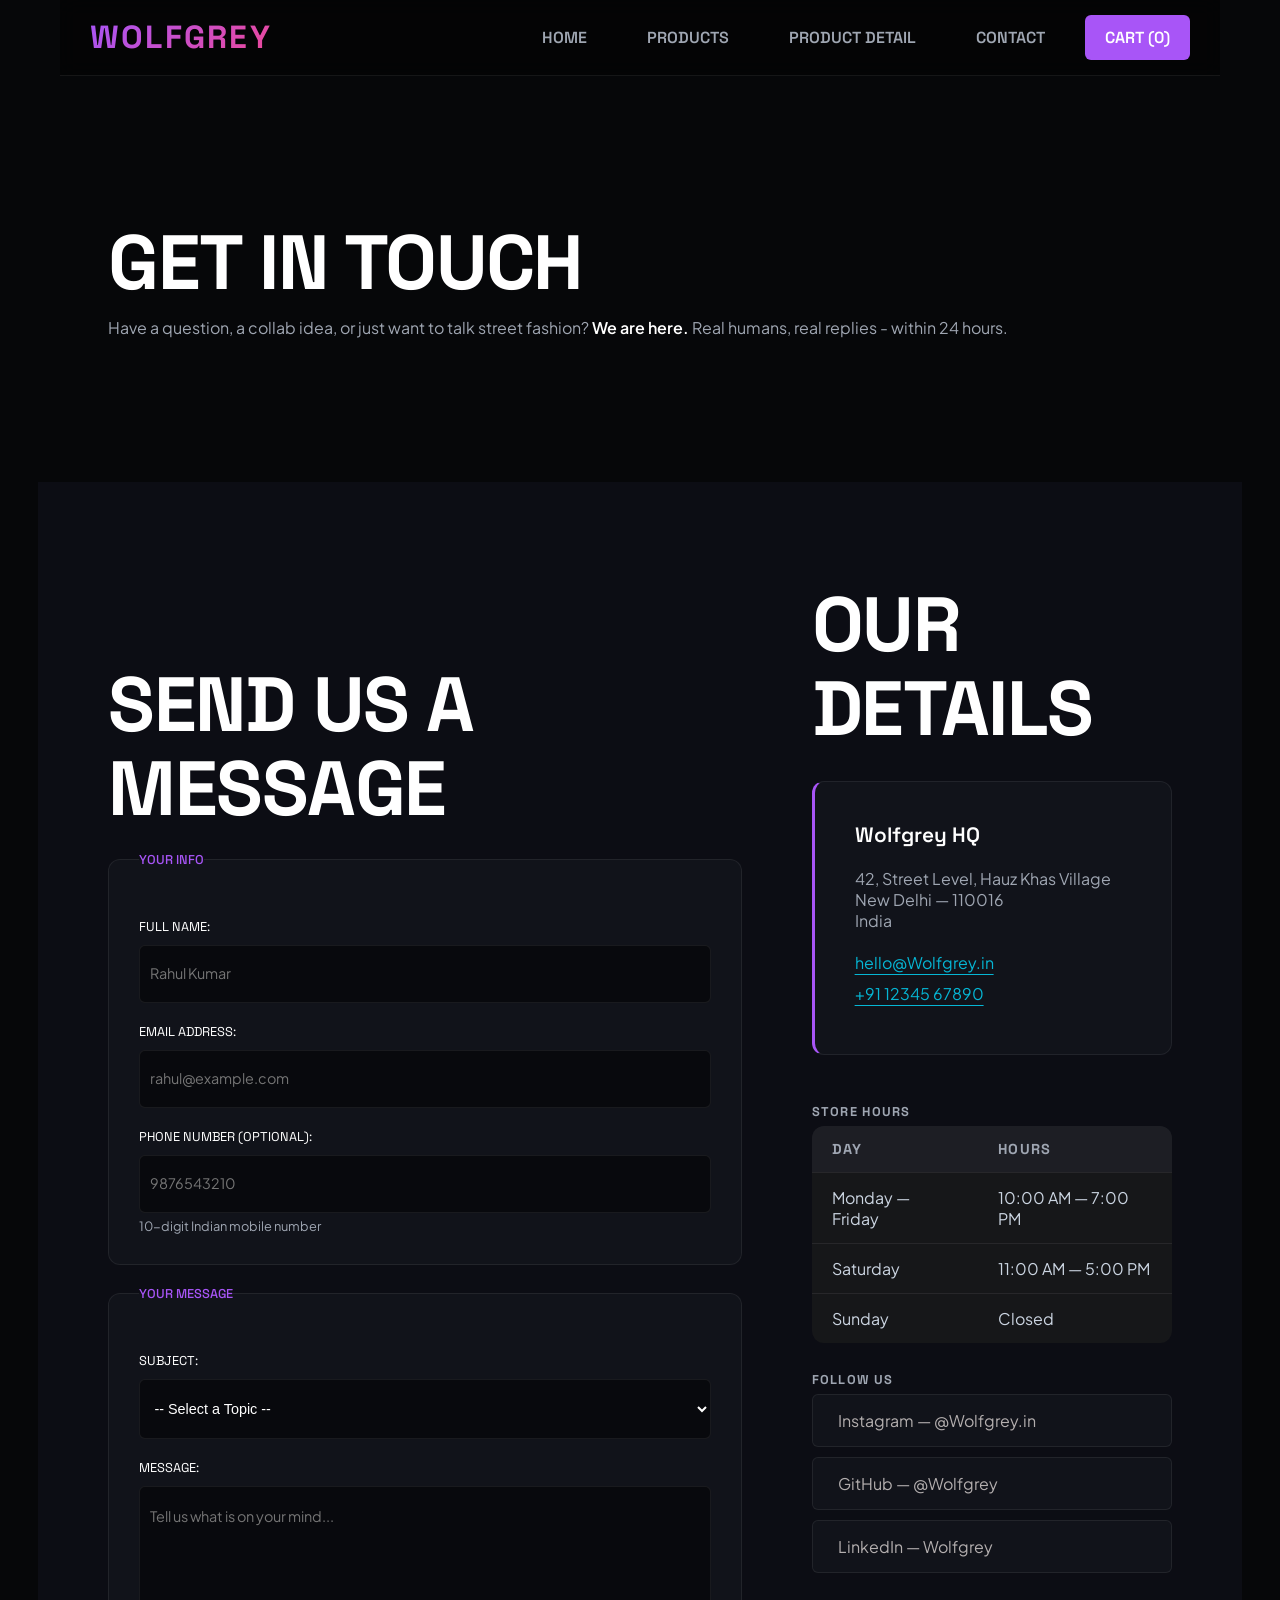
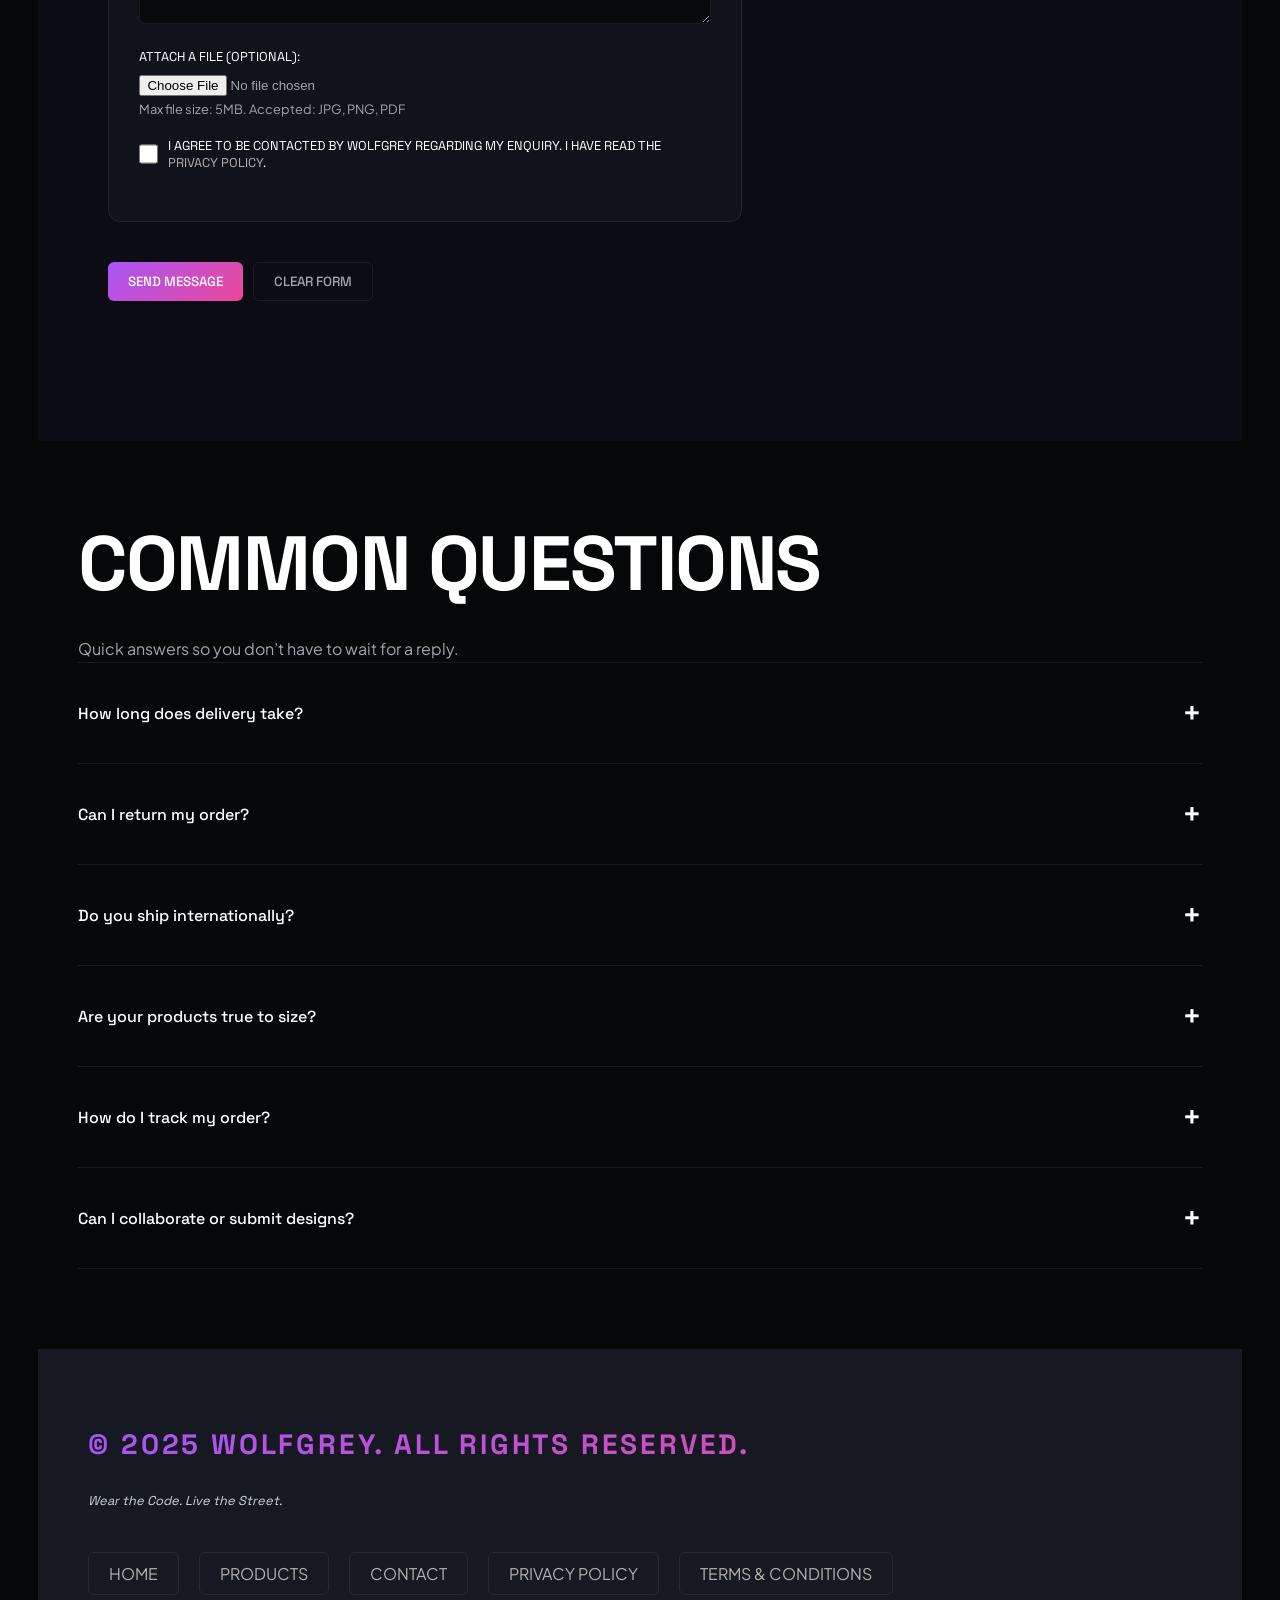
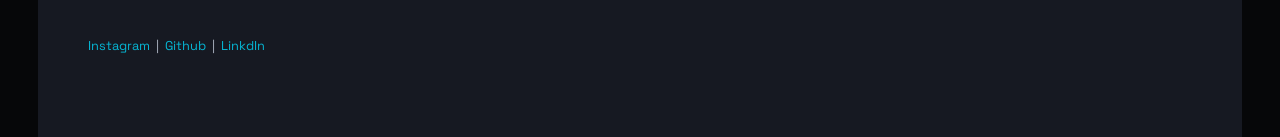
==== contact.html @ 87f66486 "E-commerce" ====
<!DOCTYPE html>
<html lang="en">

<head>
    <meta charset="UTF-8">
    <meta name="viewport" content="width=device-width, initial-scale=1.0">
    <title>Contact - Wolfgrey</title>
    <link rel="stylesheet" href="style.css">
</head>

<body>
    <header>
        <h1>Wolfgrey</h1>
        <nav>
            <ul>
                <li><a href="index.html">Home</a></li>
                <li><a href="products.html">Products</a></li>
                <li><a href="product.html">Product Detail</a></li>
                <li><a href="contact.html">Contact</a></li>
                <li><a href="#">Cart (0)</a></li>
            </ul>
        </nav>
    </header>

    <main>
        <section class="get-in-touch">
            <h2>Get In Touch</h2>
            <p>Have a question, a collab idea, or just want to talk street fashion? <strong>We are here.</strong> Real
                humans, real replies - within 24 hours.</p>
        </section>


        <div class="details">
            <section class="send-us-message">
                <h2>Send Us a Message</h2>

                <form action="">

                    <fieldset>
                        <legend>Your Info</legend>

                        <label for="fullname">Full Name:</label>
                        <input type="text" id="fullname" name="fullname" placeholder="Rahul Kumar" required
                            minlength="2" maxlength="60">

                        <label for="email">Email Address:</label>
                        <input type="email" id="email" name="email" placeholder="rahul@example.com" required>

                        <label for="phone">Phone Number (optional):</label>
                        <input type="tel" id="phone" name="phone" placeholder="9876543210">
                        <small>10-digit Indian mobile number</small>
                    </fieldset>


                    <fieldset>
                        <legend>Your Message</legend>

                        <label for="subject">Subject:</label>
                        <select id="subject" name="subject" required>
                            <option value="">-- Select a Topic --</option>
                            <option value="order-issue">Order Issue</option>
                            <option value="return-refund">Return / Refund</option>
                            <option value="collaboration">Collaboration / Partnership</option>
                            <option value="wholesale">Wholesale Enquiry</option>
                            <option value="general">General Query</option>
                        </select>

                        <label for="message">Message:</label>
                        <textarea id="message" name="message" rows="6" cols="50"
                            placeholder="Tell us what is on your mind..." required minlength="20"></textarea>

                        <label for="attachment">Attach a File (optional):</label>
                        <input type="file" id="attachment" name="attachment">
                        <small>Max file size: 5MB. Accepted: JPG, PNG, PDF</small>


                        <div class="consent">
                            <input type="checkbox" id="consent" name="consent" required>
                            <label for="consent">
                                I agree to be contacted by Wolfgrey regarding my enquiry.
                                I have read the <a href="#">Privacy Policy</a>.
                            </label>
                        </div>
                    </fieldset>


                    <div class="contact-btns">
                        <button type="submit">Send Message</button>
                        <button type="reset">Clear Form</button>
                    </div>

                </form>
            </section>


            <section class="our-details">
                <h2>Our Details</h2>

                <address>
                    <strong>Wolfgrey HQ</strong> <br>
                    42, Street Level, Hauz Khas Village <br>
                    New Delhi — 110016 <br>
                    India
                    <br><br>
                    <a href="mailto:hello@Wolfgrey.in">hello@Wolfgrey.in</a>
                    <br>
                    <a href="tel:+911234567890">+91 12345 67890</a>
                </address>

                <div>
                    <h3>Store Hours</h3>
                    <table>
                        <tr>
                            <th>Day</th>
                            <th>Hours</th>
                        </tr>
                        <tr>
                            <td>Monday — Friday</td>
                            <td>10:00 AM — 7:00 PM</td>
                        </tr>
                        <tr>
                            <td>Saturday</td>
                            <td>11:00 AM — 5:00 PM</td>
                        </tr>
                        <tr>
                            <td>Sunday</td>
                            <td>Closed</td>
                        </tr>
                    </table>
                </div>

                <div>
                    <h3>Follow Us</h3>
                    <ul>
                        <li><a href="https://www.instagram.com/why_suyash_" target="_blank">Instagram &mdash; @Wolfgrey.in</a></li>
                        <li><a href="https://github.com/Suyashmishra6007" target="_blank">GitHub &mdash; @Wolfgrey</a></li>
                        <li><a href="https://www.linkedin.com/in/suyash-mishra-aa597139b/"target="_blank">LinkedIn &mdash; Wolfgrey</a></li>
                    </ul>
                </div>
            </section>
        </div>


        <section class="common-questions">

            <h2>Common Questions</h2>
            <p>Quick answers so you don&rsquo;t have to wait for a reply.</p>
            
            <details>
                <summary>How long does delivery take?</summary>
                <p>
                    We ship within <strong>48 hours</strong> of order confirmation.
                    Standard delivery takes <strong>3&mdash;5 business days</strong> across India.
                    Express delivery (1&mdash;2 days) is available at checkout for select pin codes.
                </p>
            </details>

            <details>
                <summary>Can I return my order?</summary>
                <p>
                    Yes! We offer <strong>free returns within 7 days</strong> of delivery.
                    The item must be unworn, unwashed, and in its original packaging with all tags attached.
                    Initiate your return from the Orders section of your account.
                </p>
            </details>

            <details>
                <summary>Do you ship internationally?</summary>
                <p>
                    Not yet &mdash; but we&rsquo;re working on it.
                    International shipping is planned for early 2026.
                    Sign up for our newsletter to get notified first.
                </p>
            </details>

            <details>
                <summary>Are your products true to size?</summary>
                <p>
                    Wolfgrey tees and hoodies are <strong>oversized by design</strong>.
                    If you prefer a more fitted look, we recommend sizing down.
                    Check the <a href="product.html#size-chart">Size Guide</a> on any product page for exact
                    measurements.
                </p>
            </details>

            <details>
                <summary>How do I track my order?</summary>
                <p>
                    Once your order ships, you will receive a tracking link via SMS and email.
                    You can also track your order by entering your order ID on our
                    <a href="#">Order Tracking page</a>.
                </p>
            </details>

            <details>
                <summary>Can I collaborate or submit designs?</summary>
                <p>
                    Absolutely. Wolfgrey works with independent Indian artists on every drop.
                    If you have a design concept or want to collab, reach out via the form above
                    and select <strong>&ldquo;Collaboration / Partnership&rdquo;</strong> as the subject.
                    We read every single message.
                </p>
            </details>

        </section>
    </main>

    <footer id="footer">
        <h3>&copy; 2025 Wolfgrey. All rights reserved.</h3>
        <p><em>Wear the Code. Live the Street.</em></p>
        <nav>
            <ul>
                <li><a href="index.html">Home</a></li>
                <li><a href="products.html">Products</a></li>
                <li><a href="contact.html">Contact</a></li>
                <li><a href="#">Privacy Policy</a></li>
                <li><a href="C">Terms &amp; Conditions</a></li>
            </ul>
        </nav>

         <p>
            <a href="https://www.instagram.com/why_suyash_" target="_blank">Instagram</a>
            &nbsp;|&nbsp;
           <a href="https://github.com/Suyashmishra6007" target="_blank">Github</a>
            &nbsp;|&nbsp;
           <a href="https://www.linkedin.com/in/suyash-mishra-aa597139b/" target="_blank">LinkdIn</a>
        </p>
    </footer>


</body>

</html>
---- style.css ----
@import url('https://fonts.googleapis.com/css2?family=Plus+Jakarta+Sans:wght@300;400;500;600;700;800&family=Space+Grotesk:wght@400;500;600;700;800&display=swap');


* {
    padding: 0;
    margin: 0;
    box-sizing: border-box;
}

:root {
    /* Brand Theme Colors */
    --color-primary: #a855f7;
    --color-primary-glow: rgba(168, 85, 247, 0.25);
    --color-secondary: #ec4899;
    --color-secondary-glow: rgba(236, 72, 153, 0.25);
    --color-accent: #06b6d4;


    /* Base & Layout Backgrounds */
    --color-bg-base: #060709;
    --color-bg-section: #0c0d14;
    --color-bg-footer: #161922;
    --color-surface: #11131a;
    --color-surface-muted: #1e212f;


    /* Borders */
    --color-border: rgba(255, 255, 255, 0.07);


    /* Typography Text Colors */
    --white: #ffffff;
    --color-text-body: #cbd5e1;
    --color-text-muted: #9fa6b2;
    --font-display: 'Space Grotesk', sans-serif;
    --font-body: 'Plus Jakarta Sans', sans-serif;
    --radius-sm: 6px;
    --radius-md: 12px;
    --radius-lg: 20px;
    --shadow-sm: 0 4px 12px rgba(0, 0, 0, 0.5);
    --shadow-md: 0 12px 36px rgba(0, 0, 0, 0.7);
    --shadow-lg: 0 24px 64px rgba(0, 0, 0, 0.9);
    --gradient-accent: linear-gradient(135deg, var(--color-primary) 0%, var(--color-secondary) 100%);
    --gradient-secondary: linear-gradient(135deg, var(--color-accent) 0%, #3b82f6 100%);
}

html {
    font-size: 16px;
}

h1,
h2,
h3,
h4,
h5,
h6 {
    font-family: var(--font-display);
    font-weight: 700;
    line-height: 1.1;
    letter-spacing: -0.02em;
    color: var(--white);
}


h1 {
    font-size: clamp(2.4rem, 6vw, 5rem);
}

h2 {
    /* font-size: clamp(1.8rem, 4vw, 3rem); */
    font-size: clamp(2rem, 6vw, 5rem);
}

h3 {
    font-size: clamp(1.2rem, 2.5vw, 1.75rem);
}

h4 {
    font-size: 1.125rem;
    font-weight: 600;
}

p {
    font-size: 1rem;
    line-height: 1.7;
    color: var(--color-text-muted);
}


small {
    font-size: 0.8rem;
    color: var(--color-text-muted);
}

strong {
    color: var(--white);
    font-weight: 600;
}

em {
    color: var(--color-text-body);
}

ul {
    list-style: none;
}

a {
    /* color: inherit; */
    color: rgb(180, 175, 175);
    text-decoration: none;
}


body {
    background-color: var(--color-bg-base);
    /* padding: 0 50px; */
    padding-left: clamp(20px, 3vw, 40px);
    padding-right: clamp(20px, 3vw, 40px);
    /* padding: 0 clamp(20px, 3vw, 40px) 0 clamp(20px, 3vw, 40px); */
    opacity: 1;
    overflow-x: hidden;
}

header {
    position: fixed;
    background-color: rgba(4, 4, 4, 0.604);
    backdrop-filter: blur(10px);
    -webkit-backdrop-filter: blur(10px);
    display: flex;
    /* flex-direction: column; */
    left: 60px;
    right: 60px;
    border-bottom: 1px solid var(--color-border);
    justify-content: space-between;
    align-items: center;
    padding: 20px 30px;
    text-transform: uppercase;
    z-index: 10;
    /* flex-wrap: wrap; */

}

header nav ul {
    display: flex;
    gap: 20px;
    flex-wrap: wrap;
    justify-content: center;
}

header h1 {
    font-size: 2rem;
    letter-spacing: 0.07em;
    background: var(--gradient-accent);
    background-clip: text;
    -webkit-background-clip: text;
    color: transparent;
    -webkit-text-fill-color: transparent;
}


header nav a {
    /* display: inline-block; */
    font-family: var(--font-display);
    color: var(--color-text-muted);
    padding: 12px 20px;
    border-radius: var(--radius-sm);
    font-weight: 600;
    text-wrap: nowrap;
}

header nav a:hover {
    background-color: rgba(32, 31, 31, 0.605);
    color: var(--white);
}

header nav li:last-child a {
    background-color: var(--color-primary);
    color: var(--white);
}

header nav li:last-child a:hover {
    background-color: var(--color-secondary);
}

main {
    /* padding-top: 80px; */
    padding-top: 80px;
}

#hero {
    min-height: 90vh;
    display: flex;
    justify-content: space-between;
    align-items: center;
    padding: 50px 40px;
    gap: 30px;
    overflow: hidden;
}

.left-hero {
    display: flex;
    flex-direction: column;
    gap: 10px;
    max-width: 690px;
}

.left-hero h2 {
    /* font-size: 5rem; */
    /* font-size: clamp(2rem, 6vw, 5rem); */
    text-transform: uppercase;
}

#gradient-text {
    background: var(--gradient-accent);
    background-clip: text;
    -webkit-background-clip: text;
    color: transparent;
    -webkit-text-fill-color: transparent;
}

#hero p {
    /* font-size: 1.4rem; */
    font-size: clamp(1rem, 1vw, 1.8rem);
    font-family: var(--font-body);
}

#cta {
    display: flex;
    gap: 20px;
    margin-top: 20px;
}

#cta a {
    padding: 15px 30px;
    border-radius: var(--radius-sm);
    text-transform: uppercase;
    font-family: var(--font-display);
    font-weight: 700px;
    color: var(--white);
}

.btn1 {
    background: var(--gradient-accent);
    display: flex;
    justify-content: center;
    align-items: center;

}

.btn1:hover {
    /* background-color: var(--color-primary); */
    box-shadow: 0 8px 20px rgba(223, 71, 190, 0.506);
    background: linear-gradient(135deg, #a54ef7 0%, #f2459b 100%);
}

.btn2 {
    border: 2px solid rgba(104, 104, 104, 0.926);
}

.btn2:hover {
    background-color: rgba(255, 255, 255, 0.07);
    border-color: var(--white);
}

.right-hero {
    flex: 1;
    display: flex;
    justify-content: center;
    align-items: center;
    height: 500px;

    min-width: 220px;
    position: relative;
    object-fit: cover;
}

.right-hero-image {
    max-width: 320px;
    height: auto;
    border-radius: var(--radius-lg);
    aspect-ratio: 3/4;
    z-index: 1;
    box-shadow: var(--shadow-md);
    animation: figure-animate 3s infinite alternate;
    border-radius: var(--radius-md);
    overflow: hidden;
}

.right-hero-image img {
    max-width: 100%;
    height: auto;
    display: block;
}

@keyframes figure-animate {

    0% {
        transform: translateY(0);
    }

    100% {

        transform: translateY(-20px);
    }

}

.right-hero img:hover {
    border: 1px solid var(--color-primary);
    box-shadow: var(--shadow-lg);
}

.glow {
    width: 400px;
    height: 400px;
    border-radius: 50%;
    position: absolute;
    filter: blur(100px);
    /* opacity: .5; */

    animation: orb-animate 6s infinite 1s alternate;

}

@keyframes orb-animate {

    0% {
        opacity: 0.3;
    }

    100% {
        opacity: 0.9;
    }

}

.orb1 {
    top: 0%;
    left: 10%;
    background-color: var(--color-primary);
}

.orb2 {
    bottom: 0%;
    right: 10%;
    background-color: var(--color-secondary);
}

#week-drop {
    background-color: #0C0D14;
    padding: 80px 60px;
}

#week-drop h2 {
    text-transform: uppercase;
}

#week-drop>p {
    margin: 15px 0;
    font-family: var(--font-body);
}

.cards {
    display: flex;
    flex-wrap: wrap;
    gap: 20px;
    margin-top: 40px;
}

.cards article,
.grid article {
    flex: 1 1 260px;
    display: flex;
    flex-direction: column;
    padding: 10px;
    border-radius: var(--radius-lg);
    overflow: hidden;
    border: 1px solid var(--color-border);
    transition: all 0.5s linear 0s;
}

figure {
    /* position: relative; */
    overflow: hidden;
    aspect-ratio: 3/4;
    padding: 5px;
    border-radius: var(--radius-lg);
    overflow: hidden;
}

.grid article figure {
    aspect-ratio: 4/4;
}

figcaption {
    display: none;
}

figure img {
    width: 100%;
    height: 100%;
    object-fit: cover;
    border-radius: var(--radius-lg);
    transition: all 0.5s linear 0s;
}



article {
    position: relative;
    /* transition: all 0.5s linear 0s; */
}

article h3 {
    padding: 10px 20px 0;
    font-size: 1rem;
}

article p:first-of-type {
    padding: 0 20px;
    font-family: var(--font-body);
    font-size: 0.85rem;

}

article p span {
    color: var(--color-primary);
    font-weight: 700;
}

article p:nth-of-type(2) {
    padding: 20px 20px;
    font-family: var(--font-body);
}

article p:nth-of-type(2) strong {
    font-family: var(--font-display);
}

article p:nth-of-type(2) s {
    margin-left: 10px;
}


article p:nth-of-type(3) mark {
    background: var(--gradient-accent);
    padding: 2px 8px;
    border-radius: var(--radius-lg);
    color: var(--white);
    font-family: var(--font-display);
    font-weight: 600;
    position: absolute;
    top: 4%;
    right: 7%;
    font-size: 0.8rem;
}

article>a {
    color: var(--color-accent);
    text-decoration: underline;
    text-transform: uppercase;
    letter-spacing: 0.1em;
    font-family: var(--font-display);
    text-underline-offset: 4px;
    padding: 0px 20px 10px;
}

article>a:hover {

    color: var(--color-secondary)
}

article>button {
    margin: 10px 20px;
    padding: 10px 20px;
    border-radius: var(--radius-sm);
    border: none;
    text-transform: uppercase;
    font-family: var(--font-display);
    font-weight: 500;
}

article>button:hover {
    color: var(--white);
    background-color: var(--color-primary);
    cursor: pointer;
}

article:hover {
    border: 1px solid var(--color-primary);
    box-shadow: 0 10px 10px var(--color-primary-glow);
    transform: translateY(-10px);

}

article:hover>figure img {
    transform: scale(1.1);
}


.best-sellers {
    padding: 80px 50px;
}

.best-sellers h2 {
    text-transform: uppercase;
    margin-bottom: 15px;

}

.best-sellers table {

    width: 100%;
    /* border: 1px solid wheat; */
    border-radius: var(--radius-md);
    overflow: hidden;
    border-collapse: collapse;
}

th[colspan="5"] {
    background: var(--gradient-accent);
    padding: 14px 20px;
    font-family: var(--font-display);
    letter-spacing: 0.1em;
    text-transform: uppercase;
    font-size: 1.1rem;
    text-align: center;
    color: white;

}

th {
    padding: 14px 20px;
    text-align: left;
    background-color: rgba(255, 255, 255, 0.07);
    font-family: var(--font-display);
    text-transform: uppercase;
    color: var(--color-text-muted);
    letter-spacing: 0.1em;
    font-size: 0.9rem;
}

td {
    padding: 14px 20px;
    font-family: var(--font-body);
    color: var(--color-text-body);
    background-color: rgba(30, 30, 30, 0.605);
    border-top: 1px solid var(--color-border);
}

tr:hover>td {
    background-color: rgba(255, 255, 255, 0.07);
}

#best-sellers-month tr:hover td:first-child {
    color: var(--color-secondary);
}

#why-Wolfgrey {
    padding: 80px 50px;
    color: white;
}


#why-Wolfgrey h2 {
    text-transform: uppercase;
    margin-bottom: 6px;
}

#why-Wolfgrey p {
    font-family: var(--font-body);
    margin-bottom: 5px;
}

#why-Wolfgrey ul {
    display: flex;
    flex-wrap: wrap;
    gap: 20px;
    margin: 50px 0;
}

#why-Wolfgrey ul li {
    flex: 1 1 240px;
    background-color: var(--color-surface);
    padding: 24px;
    border-radius: var(--radius-md);
    border: 1px solid var(--color-border);
    border-left: 4px solid var(--color-accent);
    font-family: var(--font-body);
    color: var(--color-text-muted);
    font-size: 0.9rem;
}

#why-Wolfgrey ul li:hover {
    border-left: 4px solid var(--color-primary);
}

#why-Wolfgrey ul li strong {
    display: block;
    font-family: var(--font-display);
    margin-bottom: 10px;
    font-size: 1.2rem;
}


#why-Wolfgrey dl {
    margin: 10px;
    border-top: 1px solid var(--color-border);
    display: flex;
    flex-wrap: wrap;
    padding: 30px 0;
    gap: 10px;
}

#why-Wolfgrey dl section {
    flex: 1 1 270px;
    border: 1px solid var(--color-border);
    padding: 24px;
    border-radius: var(--radius-md);
}

#why-Wolfgrey dl section:hover {
    background-color: rgba(255, 255, 255, 0.07);
    border: 1px solid var(--color-primary);
}

#why-Wolfgrey dl dt {
    color: var(--color-accent);
    font-family: var(--font-display);
    margin-bottom: 10px;
    text-transform: uppercase;
}

#why-Wolfgrey dl dd {
    font-family: var(--font-body);
    color: var(--color-text-muted);
    font-size: 0.9rem;
}

#get-early {
    background-color: var(--color-surface);
    text-align: center;
    padding: 120px 30px;
}

#get-early h2 {
    text-transform: uppercase;
    padding: 15px 0;
}

#get-early p {
    font-family: var(--font-body);
    padding: 20px 0;
    font-size: 1.1rem;
    max-width: 520px;
    margin: auto;
}

/* #get-early  form label{
    display: none;
} */

#get-early form {
    display: flex;
    /* justify-content: center; */
    margin: auto;
    border: 1px solid var(--color-border);
    border-radius: var(--radius-sm);
    max-width: 520px;
    overflow: hidden;
}


#get-early input[type="email"] {
    flex: 1;
    padding: 14px 30px;
    background: transparent;
    border: none;
    outline: none;
    color: white;
    font-family: var(--font-body);
    font-size: 1.2rem;
    background-color: rgba(50, 50, 50, 0.305);
}

#get-early input[type="email"]::placeholder {
    font-size: 1.2rem;
}

#get-early form button {
    font-family: var(--font-display);
    letter-spacing: .2em;
    background: var(--gradient-accent);
    text-transform: uppercase;
    padding: 14px 30px;
    border: none;
    color: white;
    font-weight: 700;
}

#get-early small {
    font-family: var(--font-body);
}

#footer {
    background-color: var(--color-bg-footer);
    padding: 80px 50px;

}

#footer {
    background-color: var(--color-bg-footer);
    padding: 80px 50px;

}

#footer h3 {

    text-transform: uppercase;
    background: var(--gradient-accent);
    background-clip: text;
    -webkit-background-clip: text;
    color: transparent;
    -webkit-text-fill-color: transparent;

    letter-spacing: .1em;

    margin-bottom: 10px;

}

#footer p {
    font-size: 1.2rem;
    font-family: var(--font-display);
}

#footer nav ul {
    display: flex;
    gap: 20px;
    margin: 40px 0;
    flex-wrap: wrap;
}

#footer nav ul li {
    border: 1px solid var(--color-border);
    border-radius: var(--radius-sm);
    padding: 10px 20px;
    text-transform: uppercase;
    font-family: var(--font-body);
}

#footer nav ul li:hover {
    border: 1px solid var(--color-primary);
}

#footer p {
    margin-top: 30px;
    font-size: .8rem;
}

#footer p a {
    color: var(--color-accent);
}

#footer p a:hover {
    color: var(--color-secondary);
}


/* products.html */

#catalogue {
    padding: 120px 48px;
}

#catalogue h2 {
    text-transform: uppercase;
    /* font-size: 4rem; */
    padding-bottom: 20px;
}

#catalogue p {

    font-family: var(--font-body);
    font-size: 1.1rem;
}

#product-layout {
    /* sidebar + products (heading + grid) */
    display: grid;
    grid-template-columns: 280px 1fr;
    gap: 30px;
    background-color: var(--color-bg-section);
    padding: 60px;
    position: relative;
    align-items: start;
}

#sidebar {
    background-color: #171822;
    border-radius: var(--radius-md);
    padding: 20px;
    position: sticky;
    top: 100px;
    height: auto;
}

#sidebar h2 {
    text-transform: uppercase;
    color: var(--color-primary);
    font-size: 0.8rem;
    letter-spacing: .2em;
    /* text-decoration: underline;

    text-underline-offset: 5px; */
    padding-bottom: 10px;

}

#sidebar hr {
    opacity: 0.1;
    height: 0.5px;

}

#sidebar h3 {

    padding-top: 30px;
    padding-bottom: 20px;
    text-transform: uppercase;
    font-size: 0.8rem;
    letter-spacing: .1em;

}

#sidebar ul {
    display: flex;
    flex-direction: column;
    gap: 10px;
    color: var(--color-text-muted);
    font-family: var(--font-body);
}


#sidebar ul li {
    display: flex;
    gap: 10px;

}


#sidebar input[type="checkbox"] {
    /* background: transparent; */
    accent-color: var(--color-primary);
    width: 18px;
    height: 18px;
    cursor: pointer;
}

#sidebar label {
    cursor: pointer;
    color: var(--color-text-muted);
    font-family: var(--font-body);
}


#sidebar input[type="number"] {
    width: 100%;
    margin: 10px 0;
    padding: 8px 10px;
    background-color: rgba(0, 0, 0, 0.9);
    border: 1px solid var(--color-border);
    border-radius: var(--radius-sm);
    outline: none;
    color: white;
    font-size: 0.9rem;

}

#sidebar input[type="number"]:focus {
    border-color: var(--color-primary);
}

#sidebar select {
    width: 100%;
    margin: 10px 0;
    padding: 8px 10px;
    background-color: rgba(0, 0, 0, 0.9);
    border: 1px solid var(--color-border);
    border-radius: var(--radius-sm);
    outline: none;
    color: white;
    font-size: 0.9rem;
}


#sidebar button {
    width: 100%;
    margin: 10px 0;
    padding: 8px 10px;
    border: 1px solid var(--color-border);
    font-size: 1rem;
    font-family: var(--font-display);
    text-transform: uppercase;
    border-radius: var(--radius-sm);
    font-weight: 600;
    cursor: pointer;
}

#sidebar button:nth-of-type(2) {
    background-color: transparent;
    color: var(--color-text-muted);
}

#products h2 {
    text-transform: uppercase;
    color: var(--color-text-muted);
    /* font-size: 1.3rem; */
    padding-bottom: 20px;
}

.grid {
    display: grid;
    grid-template-columns: repeat(auto-fill, minmax(240px, 1fr));
    gap: 20px;
}

.compare-best-sellers p {
    font-size: 1rem;
    font-family: var(--font-body);
    margin-bottom: 10px;
}

.compare-best-sellers table tr:first-child th {
    background-color: black;
    text-align: center;
    color: var(--white);
}

.compare-best-sellers table tr th,
.compare-best-sellers table tr td {
    border: none;
    /* border-collapse: collapse; */
}

.compare-best-sellers table tr:nth-of-type(2) th {
    color: var(--white);
}

.compare-best-sellers table tr th {
    color: var(--color-accent);
}

.compare-best-sellers table tr {
    border: 1px solid var(--color-border);
}

/* product.html */

nav[aria-label="breadcrumb"] {
    display: inline-block;
    padding: 15px 30px;
    color: var(--color-text-muted);
    font-family: var(--font-body);
    font-size: .8rem;
}

nav[aria-label="breadcrumb"] a {
    display: inline-block;
    padding: 0 3px;
    color: var(--color-primary);
}

nav[aria-label="breadcrumb"] a:hover {
    color: var(--color-secondary);
}

#product-detail {
    display: flex;
    padding: 40px 30px;
    flex-wrap: wrap;
    justify-content: center;
    gap: 40px;

}

#product-detail figure {
    flex: 0 0 50%;
}

#product-detail div {
    flex: 1;
}

.product-detail-left h2 {
    text-transform: uppercase;
    margin-bottom: 20px;
}

.product-detail-left p {
    font-family: var(--font-body);
    font-size: 1.05rem;
    margin-bottom: 40px;
}

.product-detail-left mark {
    background: var(--gradient-accent);
    padding: 8px 16px;
    border-radius: var(--radius-lg);
    color: var(--white);
    font-family: var(--font-display);
    font-weight: 600;
    top: 4%;
    right: 7%;
    font-size: 0.8rem;
}

.product-detail-left p:nth-of-type(2) {
    display: flex;
    align-items: center;
    gap: 15px;
    margin-bottom: 10px;

}

.product-detail-left p:nth-of-type(2) strong {
    font-size: 2.5rem;
    font-family: var(--font-display);

}

.product-detail-left label {
    display: block;
    color: white;
    text-transform: uppercase;
    font-family: var(--font-display);
    letter-spacing: 0.1em;
    font-size: 0.9rem;
}

.product-detail-left input[type="number"],
.product-detail-left select {

    background-color: rgba(255, 255, 255, 0.07);
    border: 1px solid var(--color-border);
    outline: none;
    padding: 10px 20px;
    margin: 10px 0;
    width: 100%;
    max-width: 300px;
    color: white;
    border-radius: var(--radius-sm);

}

.product-detail-left input[type="number"]:focus,
.product-detail-left select:focus {

    border-color: var(--color-primary);

}


.product-detail-left a {
    margin-left: 10px;
    font-family: var(--font-body);
    text-decoration: underline;
    color: var(--color-accent);
    font-size: 0.9rem;
    text-underline-offset: 4px;
}

.product-detail-btns {
    display: flex;
    gap: 10px;

}

.product-detail-btns button {
    flex: 1;
    padding: 10px;
    font-size: 1.1rem;
    text-transform: uppercase;
    font-family: var(--font-display);
    border: none;
    border-radius: var(--radius-sm);
    color: white;
    font-weight: 500;
}

.product-detail-btns button:first-child {
    flex: 1.5;
    background: var(--gradient-accent);
}

.product-detail-btns button:nth-of-type(2) {
    background-color: transparent;
    border: 1px solid white;
}

.product-detail-btns button:nth-of-type(2):hover {
    background-color: white;
    color: black;
}

.product-detail-left ul {
    color: white;
    display: flex;
    flex-direction: column;
    gap: 10px;
    padding: 30px;
    border: 1px solid var(--color-border);
    border-left: 3px solid var(--color-accent);
    background-color: var(--color-surface);
    border-radius: var(--radius-md);
}

.product-detail-left ul li {
    color: var(--color-text-muted);
    font-family: var(--font-body);
}


#size-chart {
    padding: 70px;
    background-color: var(--color-bg-section);
}

#size-chart h2 {
    text-transform: uppercase;
    margin: 10px 0;
}

#size-chart p {
    font-family: var(--font-body);
}

#size-chart caption {
    color: var(--color-text-muted);
    margin-top: 30px;
    margin-bottom: 10px;
    font-family: var(--font-body);
    font-size: 0.9rem;
}

#size-chart table tr:first-child th {
    background-color: black;
    color: white;
    text-align: center;
}

#size-chart table tr:nth-of-type(2) th {
    color: white;
}


#size-chart table tr th,
#size-chart table tr td {
    background-color: #11141B;
}

#size-chart table tr:hover th,
#size-chart table tr:hover td {
    background-color: #11141b81;
}

#product-details {
    color: white;
    padding: 80px 40px;

}

#product-details dl {
    display: flex;
    flex-direction: column;
    gap: 10px;
    flex-wrap: wrap;
}

#product-details dl div {
    display: flex;
    border-top: 1px solid var(--color-border);
    width: 100%;
    max-width: 800px;
    gap: 10px;
    padding: 8px 0;
    margin-top: 10px;
    align-items: center;
    flex-wrap: wrap;
}

#product-details dl div dt {
    flex: 1 1 100px;
    color: var(--color-text-muted);
    font-family: var(--font-display);
}

#product-details dl div dd {
    flex: 2;
    font-family: var(--font-body);
}

.customer-reviews {
    background-color: var(--color-bg-section);
    padding: 80px 40px;
}

.customer-reviews h2 {
    text-transform: uppercase;
    padding: 10px 0;
}

.customer-reviews p {
    font-family: var(--font-body);
    color: white;
    font-size: 1.1rem;
}

.customer-reviews-details {
    display: flex;
    gap: 20px;
    margin: 20px 0;
    flex-wrap: wrap;
}

.customer-reviews-details article {
    flex: 1;
    border-radius: var(--radius-sm);
    border: 1px solid var(--color-border);
    background-color: var(--color-surface);
    padding: 30px;
}


.customer-reviews-details article p:first-of-type {
    color: #F59E0D;
}

.might-also-like {
    padding: 40px 30px;
}

.might-also-like h3 {
    padding: 30px 0;
}


.also-like-items {
    display: flex;
    gap: 20px;
    flex-wrap: wrap;
}

.also-like-items article {
    flex: 1;
    border: 1px solid var(--color-border);
    padding: 10px;
    border-radius: var(--radius-lg);
    background-color: var(--color-surface);
}

.also-like-items article figure {
    aspect-ratio: 1;
}



/* contact.html page */

.get-in-touch {
    padding: 140px 70px;
}

.get-in-touch h2 {
    /* font-size: 4.5rem; */
    text-transform: uppercase;
}

.get-in-touch p {
    padding-top: 10px;
    font-family: var(--font-body);
}

.details {
    background-color: var(--color-bg-section);
    display: flex;
    padding: 100px 70px;
    gap: 70px;
    align-items: flex-start;
}

.send-us-message {
    flex: 1;
    padding-top: 80px;
}

.our-details {
    flex: 0 0 360px;
}

.send-us-message h2,
.our-details h2 {
    /* font-size: 1.5rem; */
    text-transform: uppercase;
}

.send-us-message fieldset {
    background-color: var(--color-surface);
    border-radius: var(--radius-md);
    border: 1px solid var(--color-border);
    margin-top: 20px;
    padding: 30px;
}

.send-us-message legend {
    color: var(--color-primary);
    text-transform: uppercase;
    font-family: var(--font-display);
    font-weight: 500;
    font-size: 0.8rem;
}

.send-us-message label {
    display: block;
    color: var(--white);
    text-transform: uppercase;
    font-family: var(--font-display);
    font-size: 0.8rem;
    padding: 20px 0 10px;
}

.send-us-message input[type="email"],
.send-us-message input[type="text"],
.send-us-message input[type="tel"],
.send-us-message select,
.send-us-message textarea {
    width: 100%;
    border-radius: var(--radius-sm);
    border: 1px solid var(--color-border);
    background-color: rgba(0, 0, 0, 0.5);
    padding: 20px 10px;
    font-size: 0.9rem;
    color: white;
    outline: none;
}

.send-us-message input:focus,
.send-us-message select:focus,
.send-us-message textarea:focus {
    border-color: var(--color-primary);
}

.send-us-message small {
    display: block;
    font-family: var(--font-body);
    padding-top: 5px;
}

.consent {
    display: flex;
    align-items: center;
    gap: 10px;
    margin: 20px 0;
}

.consent input {
    width: 20px;
    height: 20px;
    accent-color: var(--color-primary);
}

.consent label {
    padding: 0;
}

.send-us-message input::placeholder,
.send-us-message select::placeholder,
.send-us-message textarea::placeholder {
    font-family: var(--font-body);
}

.contact-btns {
    display: flex;
    margin: 40px 0;
    gap: 10px;
}

.contact-btns button {
    padding: 10px 20px;
    border-radius: var(--radius-sm);
    outline: none;
    border: 1px solid var(--color-border);
    font-family: var(--font-display);
    text-transform: uppercase;
    font-weight: 500;

}

.contact-btns button:first-child {

    background: var(--gradient-accent);
    color: white;
    border: none;
}

.contact-btns button:last-child {

    color: var(--color-text-muted);
    background: none;
}

.send-us-message input[type="file"] {
    color: var(--color-text-muted);
}

.our-details {
    position: sticky;
    top: 100px;
}

.our-details address {
    background-color: var(--color-surface);
    padding: 40px;
    border: 1px solid var(--color-border);
    border-left: 3px solid var(--color-primary);
    color: white;
    margin: 30px 0;
    border-radius: var(--radius-md);
    font-style: normal;
    font-family: var(--font-body);
    color: var(--color-text-muted);

}

.our-details address strong {
    font-size: 1.3rem;
    font-family: var(--font-display);
    margin-bottom: 20px;
    display: inline-block;
}

.our-details address a {
    color: var(--color-accent);
    text-decoration: underline;
    text-underline-offset: 5px;
    margin-bottom: 10px;
    display: inline-block;
}

.our-details address a:hover {
    color: var(--color-secondary);
}

.our-details div:first-of-type {
    margin-top: 50px;
    margin-bottom: 30px;
}

.our-details div:first-of-type h3,
.our-details div:last-of-type h3 {
    font-size: 0.8rem;
    padding-bottom: 7px;
    color: var(--color-text-muted);
    letter-spacing: .1em;
    text-transform: uppercase;
}

.our-details div:first-of-type table {
    border-collapse: collapse;
    border-radius: var(--radius-md);
    overflow: hidden;
}

.our-details div:last-of-type ul {
    display: flex;
    flex-direction: column;
    gap: 10px;
}


.our-details div:last-of-type ul li {
    border: 1px solid var(--color-border);
    border-radius: var(--radius-sm);
    padding: 15px 25px;
    font-family: var(--font-body);
    background-color: var(--color-surface);
}

.our-details div:last-of-type ul li:hover {
    color: var(--white);
    border-color: var(--color-primary);
}

.common-questions {
    padding: 80px 40px;
    color: white;

}

.common-questions h2 {
    text-transform: uppercase;

}

.common-questions p {
    font-family: var(--font-body);

}

.common-questions details {
    font-family: var(--font-body);
    border-top: 1px solid var(--color-border);
    padding: 30px 0;
    list-style: none;
}

.common-questions details:last-of-type {
    border-bottom: 1px solid var(--color-border);
}

.common-questions summary {
    list-style: none;
    display: flex;
    justify-content: space-between;
    align-items: center;
    font-family: var(--font-display);
    font-weight: 500;
}

.common-questions summary::after {
    content: "+";
    font-size: 2rem;
    font-weight: 500;
    transition: all 0.1s linear;
}

.common-questions details[open] {
    color: var(--color-primary);
}

.common-questions details[open] summary::after {
    color: var(--color-secondary);
    transform: rotate(45deg);
}

.common-questions p {
    padding-top: 30px;
    width: 100%;
    max-width: 900px;
}



@media (max-width: 1200px) {

    header {

        left: 0px;
        right: 0px;

    }

    #hero {
        flex-direction: column;
        text-align: center;
    }

    .left-hero {
        justify-content: center;
        align-items: center;
    }
}

@media (max-width: 992px) {
    header {
        flex-direction: column;
        gap: 10px;
    }

    header nav a {
        padding: 6px 10px;
        font-size: 0.9rem;
    }

    nav[aria-label="breadcrumb"] {
        margin-top: 20px;
    }
}


@media (max-width: 768px) {

    header {
        position: static;

    }

    main {
        padding-top: 0;
    }


    .best-sellers,
    #size-chart {
        padding: 60px 10px;

    }


    .table-scroll {
        overflow-x: auto;

        /* scrollbar-width: none; */

    }


    #product-layout {
        display: flex;
        flex-direction: column;
        padding: 20px 10px;
    }

    #sidebar {
        position: static;
        width: 100%;
    }


    .customer-reviews {
        padding: 60px 10px;
    }

    .customer-reviews p {
        font-size: 0.9rem;
    }

    .get-in-touch {
        padding: 70px 30px;
    }


    .details {
        flex-direction: column;
        padding: 20px;
        gap: 70px;
    }


    .details section {
        flex: 1;
    }

    .our-details {
        position: static;
        width: 100%;
    }

    table {
        min-width: 400px;
        width: 100%;
    }

    .send-us-message fieldset {
        margin-top: 10px;
        padding: 15px;
    }

    .send-us-message {
        flex: 1;
        padding-top: 40px;
    }


    .contact-btns {
        flex-direction: column;
    }

    .contact-btns button {
        flex: 1;
    }

    nav[aria-label="breadcrumb"] {
        margin-top: 5px;
    }

    .customer-reviews-details {
        flex-direction: column;
    }

    .also-like-items {
        flex-direction: column;
    }


}

@media (max-width : 480px) {

    header {
        padding: 20px 15px;
    }

    #cta {
        flex-direction: column;
    }

    #get-early form {
        flex-direction: column;

    }

    #week-drop {
        padding: 40px 10px;
    }

    body {
        padding: 0;
    }

}
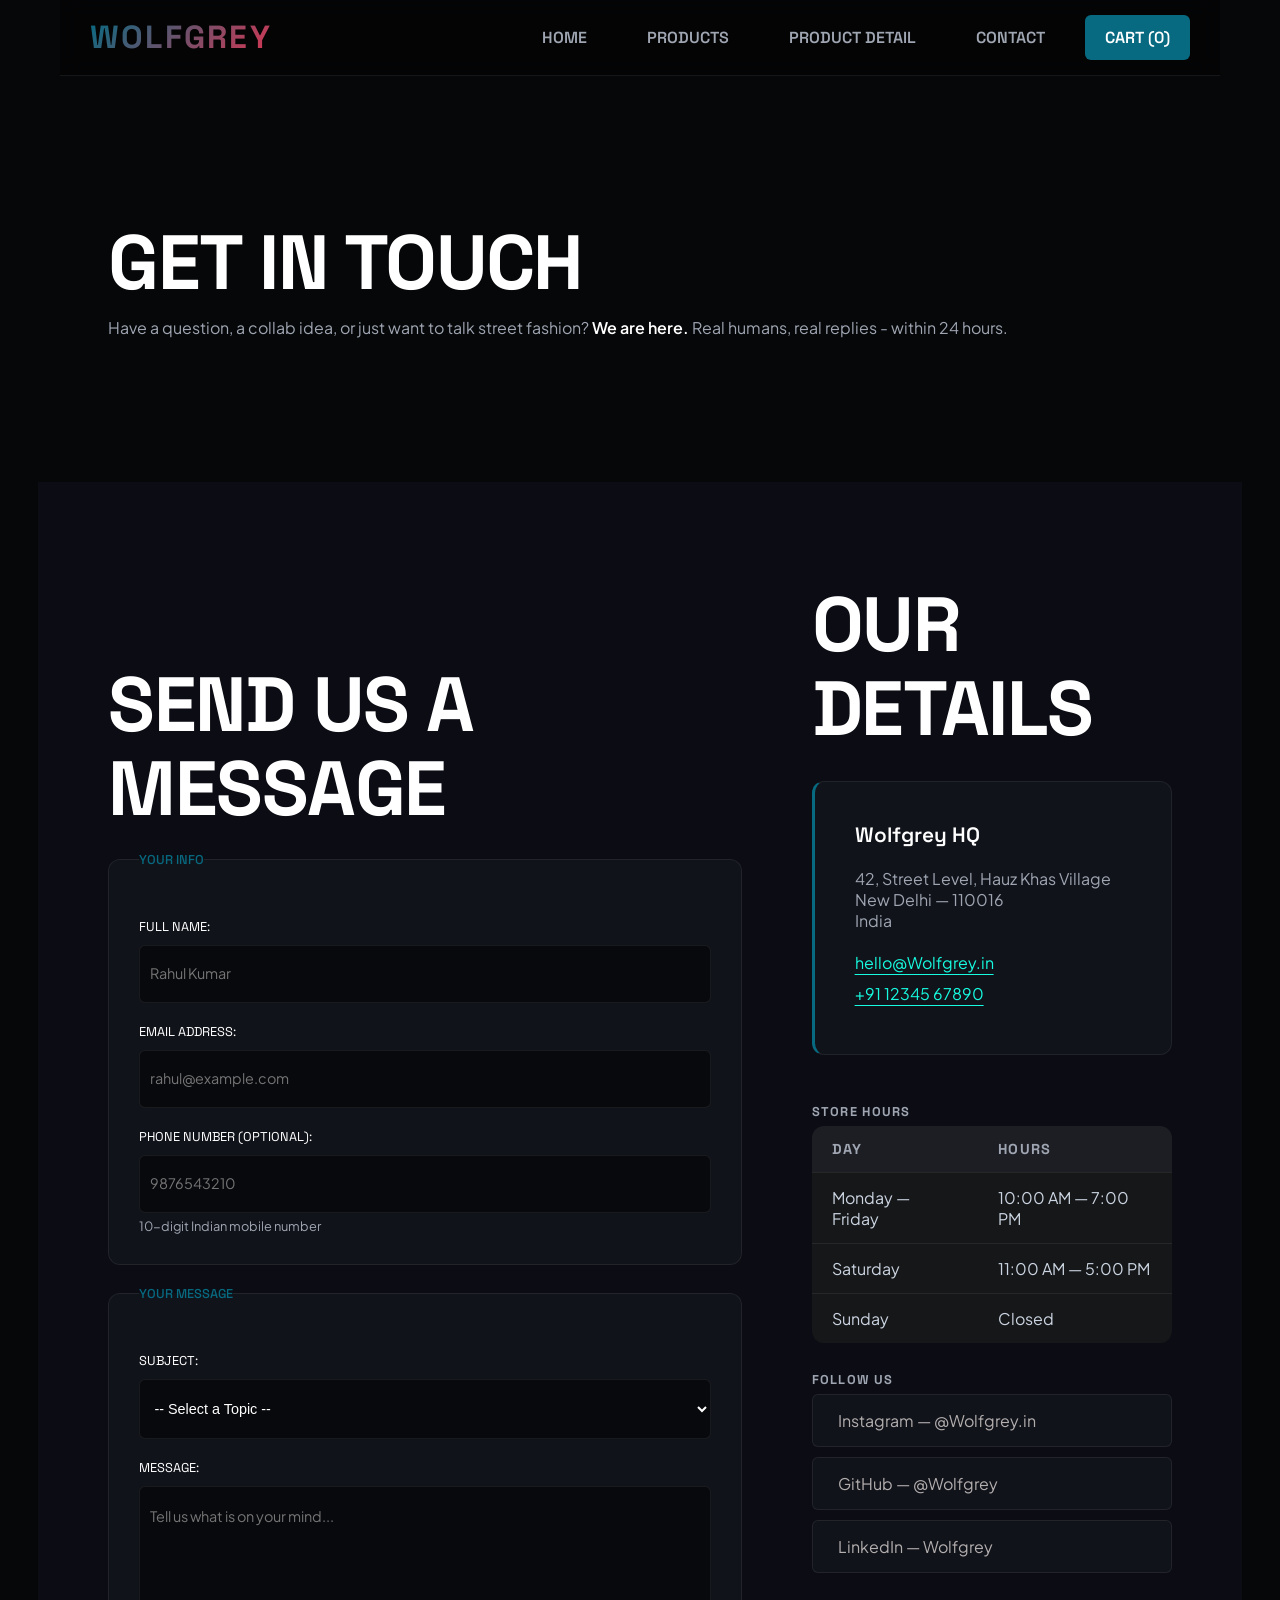
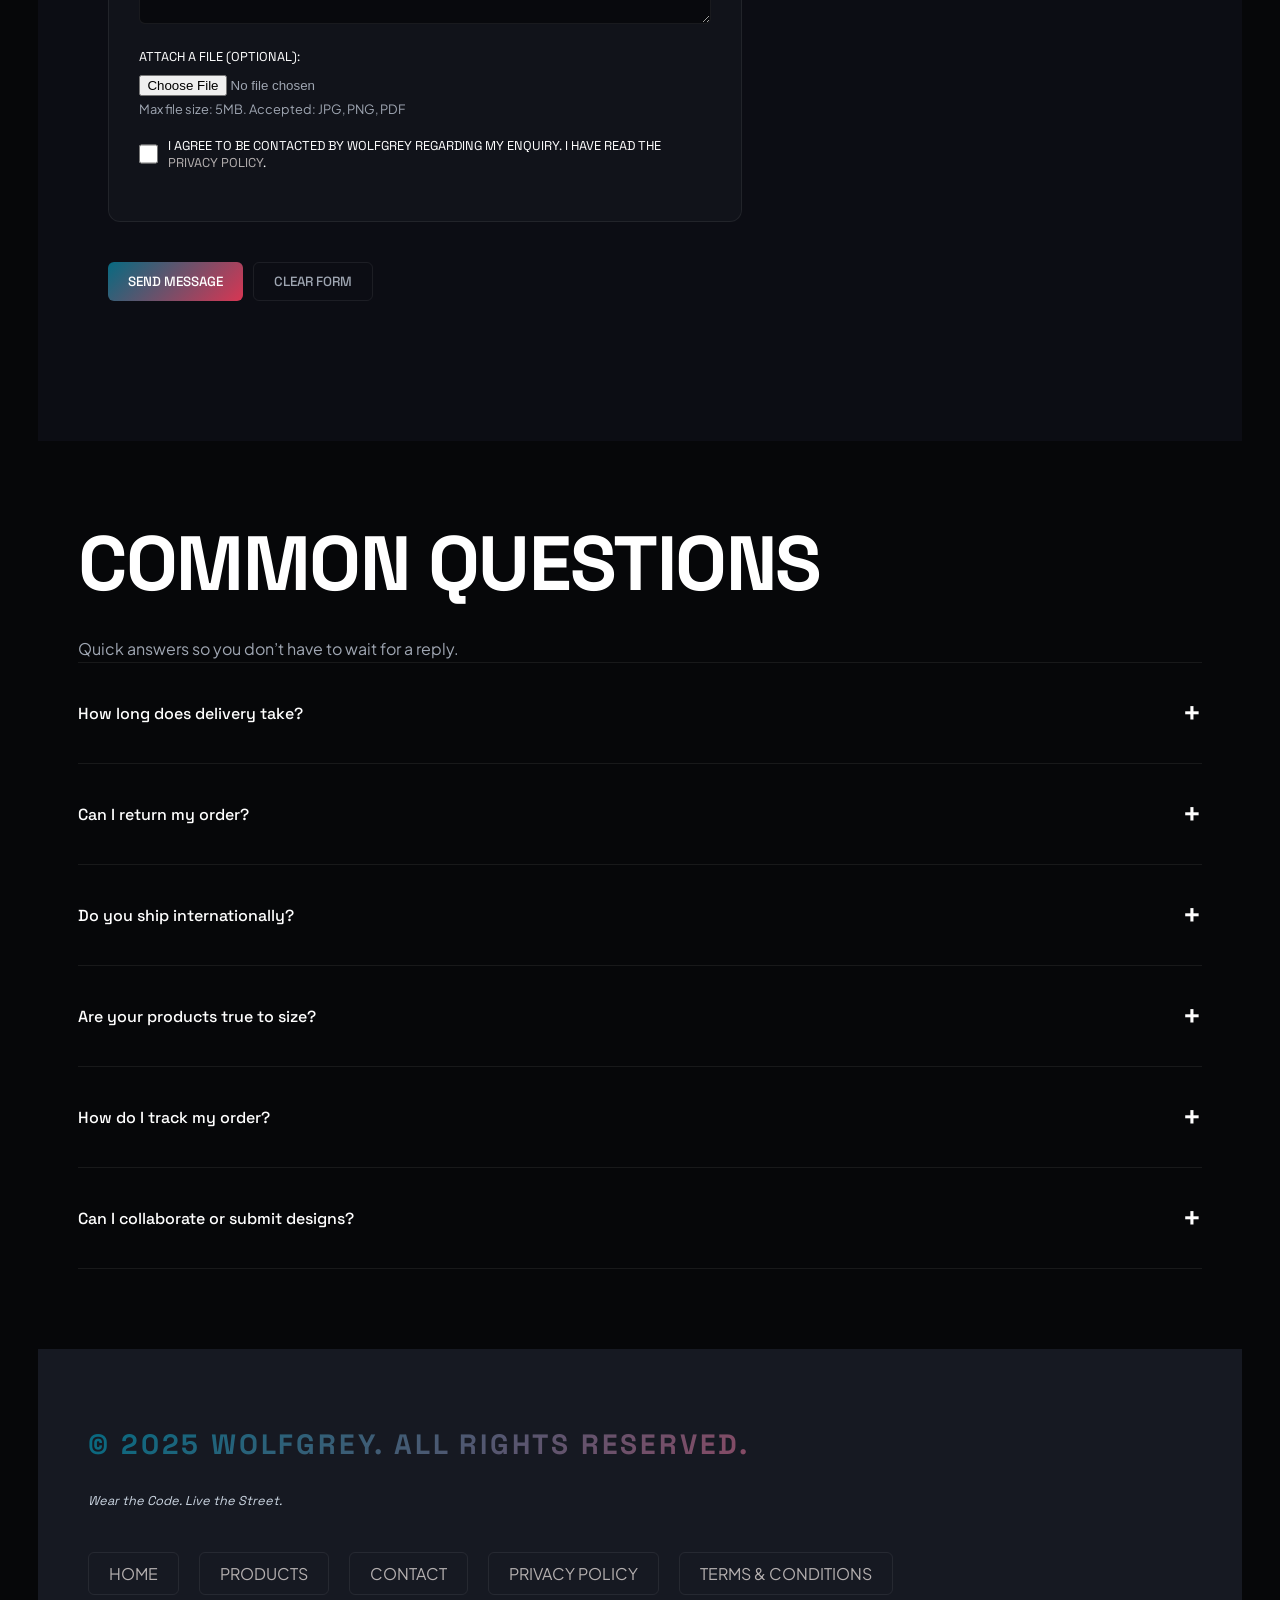
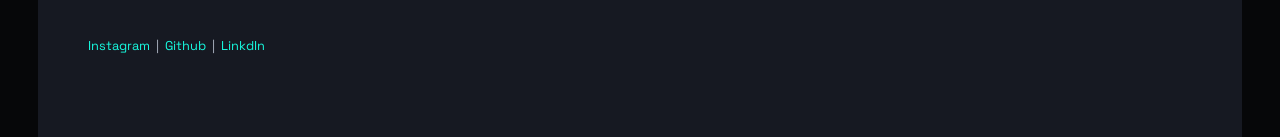
==== commit 31dd81e8: "Wolfgrey" ====
--- a/contact.html
+++ b/contact.html
@@ -4,7 +4,7 @@
 <head>
     <meta charset="UTF-8">
     <meta name="viewport" content="width=device-width, initial-scale=1.0">
-    <title>Contact - Wolfgrey</title>
+    <title>Contact- Wolfgrey</title>
     <link rel="stylesheet" href="style.css">
 </head>
 
--- a/style.css
+++ b/style.css
@@ -9,11 +9,11 @@
 
 :root {
     /* Brand Theme Colors */
-    --color-primary: #a855f7;
+    --color-primary: #076a81;
     --color-primary-glow: rgba(168, 85, 247, 0.25);
-    --color-secondary: #ec4899;
+    --color-secondary: #d83653;
     --color-secondary-glow: rgba(236, 72, 153, 0.25);
-    --color-accent: #06b6d4;
+    --color-accent: #17fbe0;
 
 
     /* Base & Layout Backgrounds */
